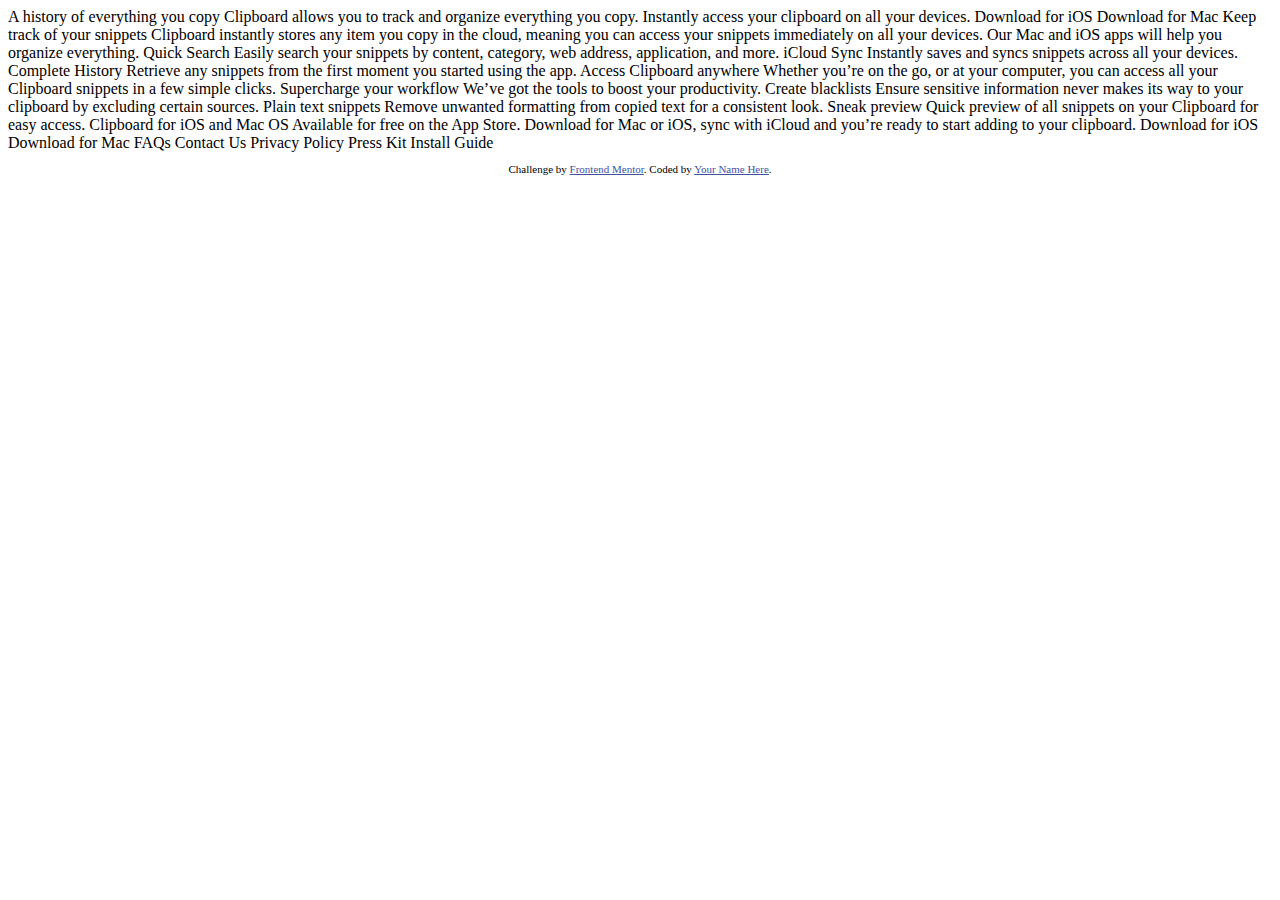
==== index.html @ 92e076c5 "create html css file" ====
<!DOCTYPE html>
<html lang="en">
<head>
  <meta charset="UTF-8">
  <meta name="viewport" content="width=device-width, initial-scale=1.0"> <!-- displays site properly based on user's device -->

  <link rel="icon" type="image/png" sizes="32x32" href="./images/favicon-32x32.png">
  
  <title>Frontend Mentor | Clipboard landing page</title>

  <!-- Feel free to remove these styles or customise in your own stylesheet 👍 -->
  <style>
    .attribution { font-size: 11px; text-align: center; }
    .attribution a { color: hsl(228, 45%, 44%); }
  </style>
</head>
<body>

  A history of everything you copy

  Clipboard allows you to track and organize everything you 
  copy. Instantly access your clipboard on all your devices.

  Download for iOS
  Download for Mac

  Keep track of your snippets

  Clipboard instantly stores any item you copy in the cloud, 
  meaning you can access your snippets immediately on all your 
  devices. Our Mac and iOS apps will help you organize everything.

  Quick Search

  Easily search your snippets by content, category, web address, application, and more.

  iCloud Sync

  Instantly saves and syncs snippets across all your devices.

  Complete History

  Retrieve any snippets from the first moment you started using the app.

  Access Clipboard anywhere

  Whether you’re on the go, or at your computer, you can access all your Clipboard 
  snippets in a few simple clicks.

  Supercharge your workflow

  We’ve got the tools to boost your productivity.

  Create blacklists

  Ensure sensitive information never makes its way to your clipboard by excluding certain sources.

  Plain text snippets

  Remove unwanted formatting from copied text for a consistent look.

  Sneak preview

  Quick preview of all snippets on your Clipboard for easy access.

  Clipboard for iOS and Mac OS

  Available for free on the App Store. Download for Mac or iOS, sync with iCloud 
  and you’re ready to start adding to your clipboard.

  Download for iOS
  Download for Mac

  FAQs
  Contact Us
  Privacy Policy
  Press Kit
  Install Guide
  
  <footer>
    <p class="attribution">
      Challenge by <a href="https://www.frontendmentor.io?ref=challenge" target="_blank">Frontend Mentor</a>. 
      Coded by <a href="#">Your Name Here</a>.
    </p>
  </footer>
</body>
</html>
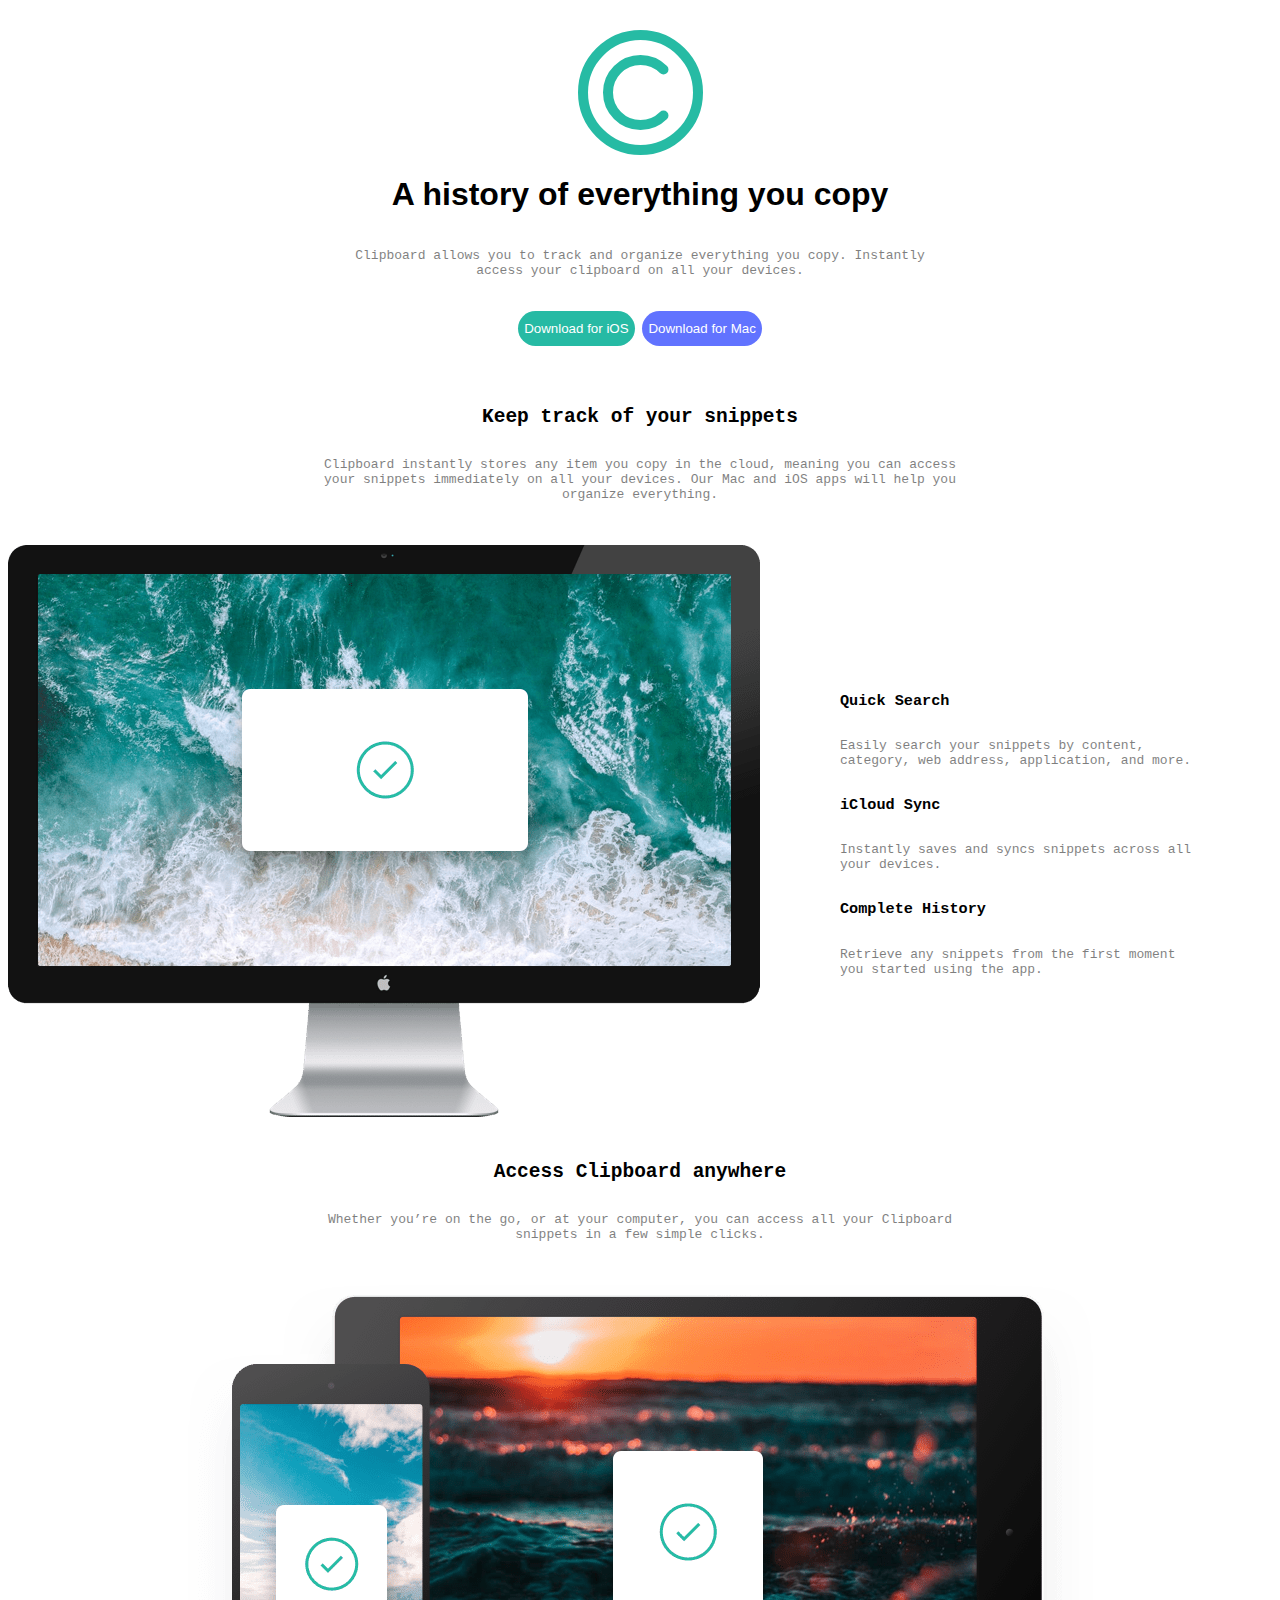
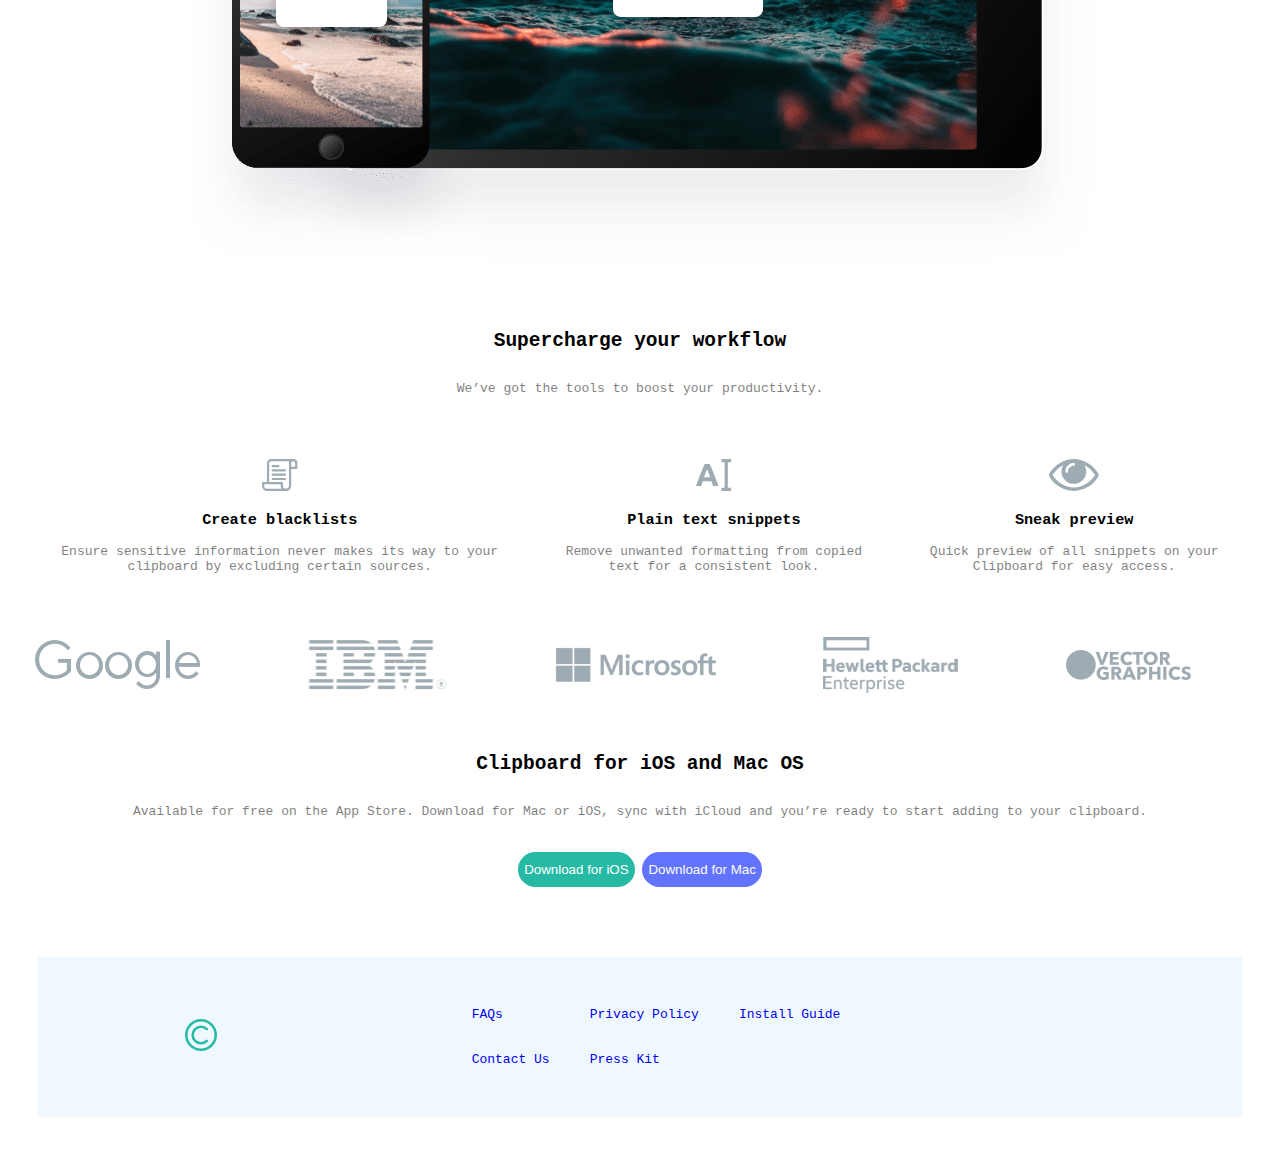
==== commit e82ede92: "task completed" ====
--- a/index.html
+++ b/index.html
@@ -1,87 +1,104 @@
 <!DOCTYPE html>
 <html lang="en">
-<head>
-  <meta charset="UTF-8">
-  <meta name="viewport" content="width=device-width, initial-scale=1.0"> <!-- displays site properly based on user's device -->
+  <head>
+    <meta charset="UTF-8" />
+    <meta http-equiv="X-UA-Compatible" content="IE=edge" />
+    <meta name="viewport" content="width=device-width, initial-scale=1.0" />
+    <link rel="stylesheet" href="https://pro.fontawesome.com/releases/v5.10.0/css/all.css" integrity="sha384-AYmEC3Yw5cVb3ZcuHtOA93w35dYTsvhLPVnYs9eStHfGJvOvKxVfELGroGkvsg+p" crossorigin="anonymous"/>
+    <link rel="stylesheet" href="styles.css" />
+    <title>clipboard-landing-page-master</title>
+  </head>
+  <body>
+    <div class="container">
+      <div class="logo">
+        <img src="/images/logo.svg" alt="logo" />
+        <h1 style="font-family:Verdana, Arial, Helvetica, sans-serif;">A history of everything you copy</h1>
+        <p>Clipboard allows you to track and organize everything you 
+          copy. Instantly<br>access your clipboard on all your devices.</p>
+          <div class="buttons">
+            <button class="ios" style="border-radius:20px; height:35px; color: white; background-color: hsl(171, 66%, 44%); border: none; ">Download for iOS</button>
+            <Button class="mac" style="border-radius:20px; height:35px; color: white; background-color: hsl(233, 100%, 69%); border: none; ">Download for Mac</Button>
+          </div>
+            <h2>Keep track of your snippets</h2>
+            <p>Clipboard instantly stores any item you copy in the cloud, 
+              meaning you can access<br> your snippets immediately on all your 
+              devices. Our Mac and iOS apps will help you<br> organize everything.</p>
+            
+              <div class="second">
+                <div class="l">
+                <img  class="com" src="/images/image-computer.png" alt="">
+                </div>
+                <div class="r">
+                  <h3>Quick Search</h3>
+                  <p>Easily search your snippets by content, category, web address, application, and more.</p>
+                  <h3>iCloud Sync</h3>
+                  <p> Instantly saves and syncs snippets across all your devices.</p>
+                  <h3>Complete History</h3>
+                  <p> Retrieve any snippets from the first moment you started using the app.</p>
+                </div>
+              </div>
+              <h2> Access Clipboard anywhere</h2>
+              <p>Whether you’re on the go, or at your computer, you can access all your Clipboard <br>
+                snippets in a few simple clicks.</p>
+                <img class="mob" src="/images/image-devices.png" alt="" style="margin: 30px;">
+                <h2>Supercharge your workflow</h2>
+                <p> We’ve got the tools to boost your productivity.</p>
 
-  <link rel="icon" type="image/png" sizes="32x32" href="./images/favicon-32x32.png">
-  
-  <title>Frontend Mentor | Clipboard landing page</title>
-
-  <!-- Feel free to remove these styles or customise in your own stylesheet 👍 -->
-  <style>
-    .attribution { font-size: 11px; text-align: center; }
-    .attribution a { color: hsl(228, 45%, 44%); }
-  </style>
-</head>
-<body>
-
-  A history of everything you copy
-
-  Clipboard allows you to track and organize everything you 
-  copy. Instantly access your clipboard on all your devices.
-
-  Download for iOS
-  Download for Mac
-
-  Keep track of your snippets
-
-  Clipboard instantly stores any item you copy in the cloud, 
-  meaning you can access your snippets immediately on all your 
-  devices. Our Mac and iOS apps will help you organize everything.
-
-  Quick Search
-
-  Easily search your snippets by content, category, web address, application, and more.
-
-  iCloud Sync
-
-  Instantly saves and syncs snippets across all your devices.
-
-  Complete History
-
-  Retrieve any snippets from the first moment you started using the app.
-
-  Access Clipboard anywhere
-
-  Whether you’re on the go, or at your computer, you can access all your Clipboard 
-  snippets in a few simple clicks.
-
-  Supercharge your workflow
-
-  We’ve got the tools to boost your productivity.
-
-  Create blacklists
-
-  Ensure sensitive information never makes its way to your clipboard by excluding certain sources.
-
-  Plain text snippets
-
-  Remove unwanted formatting from copied text for a consistent look.
-
-  Sneak preview
-
-  Quick preview of all snippets on your Clipboard for easy access.
-
-  Clipboard for iOS and Mac OS
-
-  Available for free on the App Store. Download for Mac or iOS, sync with iCloud 
-  and you’re ready to start adding to your clipboard.
-
-  Download for iOS
-  Download for Mac
-
-  FAQs
-  Contact Us
-  Privacy Policy
-  Press Kit
-  Install Guide
-  
-  <footer>
-    <p class="attribution">
-      Challenge by <a href="https://www.frontendmentor.io?ref=challenge" target="_blank">Frontend Mentor</a>. 
-      Coded by <a href="#">Your Name Here</a>.
-    </p>
-  </footer>
-</body>
-</html>+            </div>
+            <div class="third">
+              <div class="a">
+                <img src="/images/icon-blacklist.svg" alt="" style="width: 36px; height: 32px;">
+                <h3>Create blacklists</h3>
+                <p>Ensure sensitive information never makes its way to your clipboard by excluding certain sources.</p>
+              </div>
+              <div class="b">
+                <img src="/images/icon-text.svg" alt="">
+                <h3>Plain text snippets</h3>
+                <p>Remove unwanted formatting from copied text for a consistent look.</p>
+              </div>
+              <div class="c">
+                <img src="/images/icon-preview.svg" alt="">
+                <h3>Sneak preview</h3>
+                <p>Quick preview of all snippets on your Clipboard for easy access.</p>
+              </div>
+            </div>
+            <div class="forth">
+              <img class="d" src="/images/logo-google.png" alt=""> <br><br>
+              <img class="e" src="/images/logo-ibm.png" alt=""><br><br>
+              <img class="f" src="/images/logo-microsoft.png" alt=""><br><br>
+              <img class="g"src="/images/logo-hp.png" alt=""><br><br>
+              <img class="h" src="/images/logo-vector-graphics.png" alt=""> <br><br>
+            </div>
+            <div class="add">
+              <h2>Clipboard for iOS and Mac OS</h2>
+              <p>Available for free on the App Store. Download for Mac or iOS, sync with iCloud 
+                and you’re ready to start adding to your clipboard.</p>
+                <div class="buttons">
+                  <button class="ios" style="border-radius:20px; height:35px; color: white; background-color: hsl(171, 66%, 44%); border: none; ">Download for iOS</button>
+                  <Button class="mac" style="border-radius:20px; height:35px; color: white; background-color: hsl(233, 100%, 69%); border: none; ">Download for Mac</Button>
+                </div>
+            </div>
+            <div class="fifth">
+              <div class="x"><img src="/images/logo.svg" alt="" style="width:32px; height:32px;"><br>
+              </div>
+              <div class="y">
+              <div class="y1">
+                <a href="https://www.youtube.com/">FAQs</a><br><br>
+              <a href="https://www.youtube.com/">Contact Us</a></div>
+              <div class="y2">
+                <a href="https://www.youtube.com/">Privacy Policy</a><br><br>
+              <a href="https://www.youtube.com/">Press Kit</a></div>
+              <div class="y3">
+                <a href="https://www.youtube.com/">Install Guide</a></div>
+            </div>
+            <div class="z">
+              <a href="facebook.com"><i class="fab fa-facebook-square" style="color: rgb(61, 54, 54);"></i></a>
+              <a href="twitter.com" ><i class="fab fa-twitter" style="color: rgb(61, 54, 54);"></i></a>
+              <a href="instagram.com"><i class="fab fa-instagram" style="color: rgb(61, 54, 54);"></i></a>
+            </div>
+            </div>
+      </div>
+      
+    </div>
+  </body>
+</html>
--- a/styles.css
+++ b/styles.css
@@ -0,0 +1,151 @@
+.container {
+  font-family: monospace;
+}
+.logo {
+  display: flex;
+  justify-content: center;
+  flex-direction: column;
+  align-items: center;
+  text-align: center;
+  margin-top: 30px;
+}
+.buttons {
+  margin: 20px;
+}
+button {
+  cursor: pointer;
+}
+.ios:hover {
+  opacity: 50%;
+}
+.mac:hover {
+  opacity: 50%;
+}
+p {
+  opacity: 50%;
+}
+h2 {
+  margin-top: 40px;
+}
+.second {
+  display: flex;
+  align-items: center;
+  margin-top: 30px;
+}
+.r {
+  display: flex;
+  flex-direction: column;
+  text-align: left;
+  margin: 60px;
+  padding: 20px;
+}
+.third {
+  display: flex;
+  text-align: center;
+  margin: 20px;
+}
+.a {
+  padding: 30px;
+}
+.b {
+  padding: 30px;
+}
+.c {
+  padding: 30px;
+}
+.forth {
+  display: flex;
+  align-items: center;
+  justify-content: space-around;
+}
+a {
+  text-decoration: none;
+}
+.add {
+  display: flex;
+  flex-direction: column;
+  align-items: center;
+  padding: 20px;
+}
+.fifth {
+  display: flex;
+  justify-content: space-around;
+  align-items: center;
+  margin: 30px;
+  padding: 30px;
+  background-color: aliceblue;
+}
+a:hover {
+  color: hsl(171, 66%, 44%);
+}
+.y {
+  display: flex;
+}
+.y1 {
+  display: flex;
+  flex-direction: column;
+  margin: 20px;
+}
+.y2 {
+  display: flex;
+  flex-direction: column;
+  margin: 20px;
+}
+.y3 {
+  display: flex;
+  flex-direction: column;
+  margin: 20px;
+}
+@media only screen and (max-width: 375px) {
+  .container {
+    display: flex;
+    flex-direction: column;
+    justify-content: center;
+    align-items: center;
+    text-align: center;
+    font-size: 11px;
+    margin: 5px;
+  }
+  .buttons {
+    display: flex;
+    flex-direction: column;
+  }
+  .ios {
+    margin: 5px;
+  }
+  .mac {
+    margin: 5px;
+  }
+  .second {
+    display: flex;
+    flex-direction: column;
+    justify-content: center;
+    text-align: center;
+    align-items: center;
+  }
+  .com {
+    width: 300px;
+    height: 300x;
+  }
+  .mob {
+    width: 300px;
+    height: 300x;
+  }
+  .third {
+    display: flex;
+    flex-direction: column;
+  }
+  .forth {
+    display: flex;
+    flex-direction: column;
+    align-items: center;
+  }
+  .fifth {
+    display: flex;
+    flex-direction: column;
+  }
+  .y {
+    display: flex;
+    flex-direction: column;
+  }
+}
